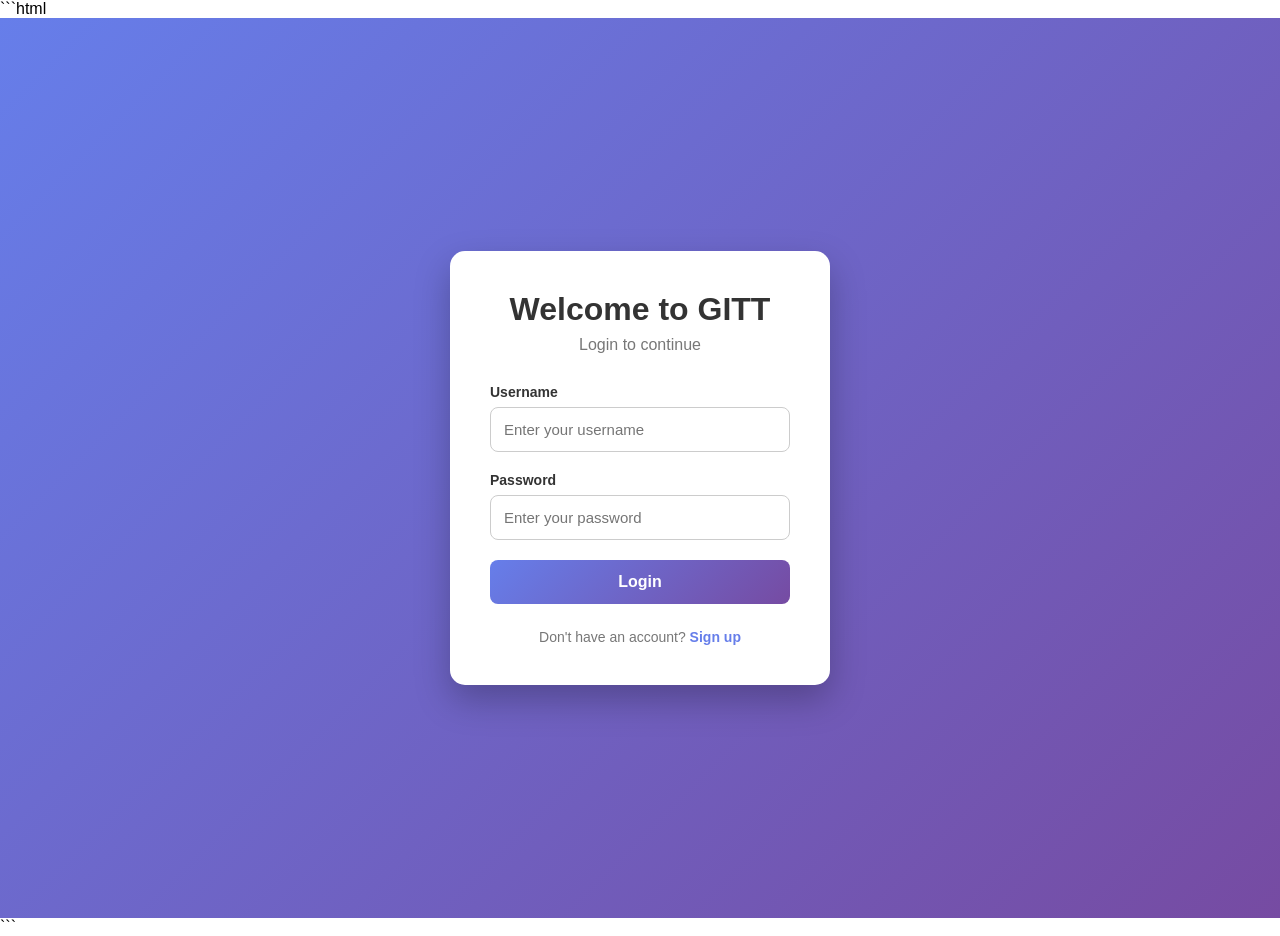
==== index.html @ 44f3c572 "first commit" ====
```html
<!DOCTYPE html>
<html lang="en">

<head>
    <meta charset="UTF-8">
    <meta name="viewport" content="width=device-width, initial-scale=1.0">
    <title>GITT - Login</title>
    <link rel="stylesheet" href="index.css">
</head>

<body>

    <div class="login-container">

        <div class="login-box">

            <h1>Welcome to GITT</h1>
            <p class="subtitle">Login to continue</p>

            <form action="home.html">

                <div class="input-group">
                    <label for="username">Username</label>
                    <input
                        type="text"
                        id="username"
                        placeholder="Enter your username"
                        required
                    >
                </div>

                <div class="input-group">
                    <label for="password">Password</label>
                    <input
                        type="password"
                        id="password"
                        placeholder="Enter your password"
                        required
                    >
                </div>

                <button type="submit">Login</button>

            </form>

            <p class="signup">
                Don't have an account? <a href="#">Sign up</a>
            </p>

        </div>

    </div>

</body>
</html>
```
---- index.css ----
/* Remove default browser spacing */
* {
    margin: 0;
    padding: 0;
    box-sizing: border-box;
}

/* Full page */
body {
    font-family: Arial, sans-serif;
    min-height: 100vh;
}

/* Background */
.login-container {
    min-height: 100vh;

    display: flex;
    align-items: center;
    justify-content: center;

    background: linear-gradient(135deg, #667eea, #764ba2);
}

/* Login card */
.login-box {
    width: 380px;
    padding: 40px;

    background-color: white;

    border-radius: 15px;

    box-shadow: 0 15px 35px rgba(0, 0, 0, 0.25);
}

/* Heading */
.login-box h1 {
    text-align: center;
    color: #333;
    margin-bottom: 8px;
}

/* Subtitle */
.subtitle {
    text-align: center;
    color: #777;
    margin-bottom: 30px;
}

/* Input section */
.input-group {
    margin-bottom: 20px;
}

/* Labels */
.input-group label {
    display: block;
    margin-bottom: 7px;

    color: #333;
    font-size: 14px;
    font-weight: bold;
}

/* Inputs */
.input-group input {
    width: 100%;
    padding: 13px;

    border: 1px solid #ccc;
    border-radius: 8px;

    font-size: 15px;

    outline: none;

    transition: 0.3s;
}

/* Input focus effect */
.input-group input:focus {
    border-color: #667eea;

    box-shadow: 0 0 5px rgba(102, 126, 234, 0.4);
}

/* Login button */
button {
    width: 100%;
    padding: 13px;

    border: none;
    border-radius: 8px;

    background: linear-gradient(135deg, #667eea, #764ba2);
    color: white;

    font-size: 16px;
    font-weight: bold;

    cursor: pointer;

    transition: 0.3s;
}

/* Button hover */
button:hover {
    transform: translateY(-2px);

    box-shadow: 0 5px 15px rgba(102, 126, 234, 0.4);
}

/* Sign up text */
.signup {
    text-align: center;

    margin-top: 25px;

    color: #777;
    font-size: 14px;
}

/* Sign up link */
.signup a {
    color: #667eea;
    text-decoration: none;
    font-weight: bold;
}

.signup a:hover {
    text-decoration: underline;
}
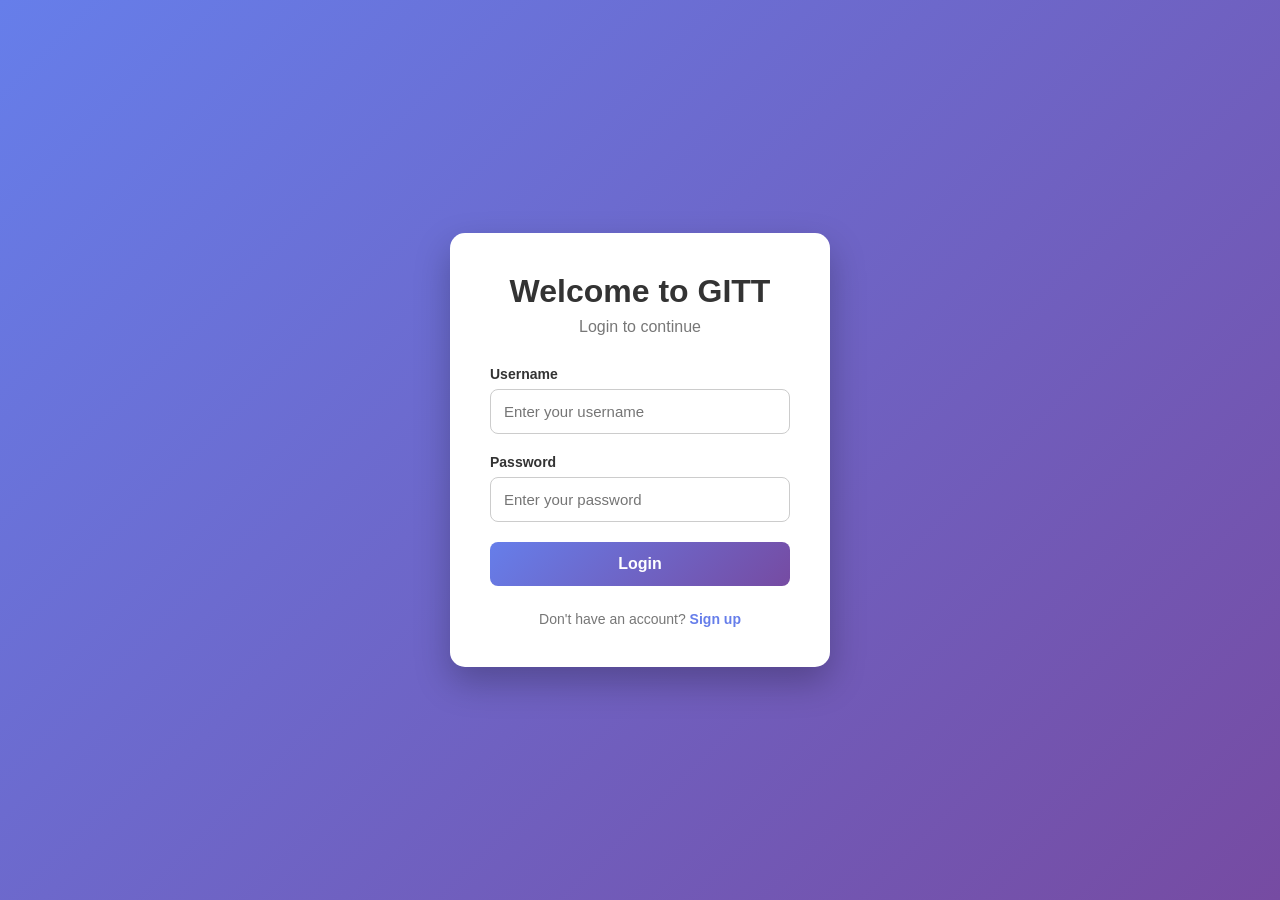
==== commit abae0a57: "commit for login page1" ====
--- a/index.html
+++ b/index.html
@@ -1,4 +1,3 @@
-```html
 <!DOCTYPE html>
 <html lang="en">
 
@@ -18,7 +17,7 @@
             <h1>Welcome to GITT</h1>
             <p class="subtitle">Login to continue</p>
 
-            <form action="home.html">
+            <form action="home_page.html">
 
                 <div class="input-group">
                     <label for="username">Username</label>
@@ -54,4 +53,4 @@
 
 </body>
 </html>
-```
+
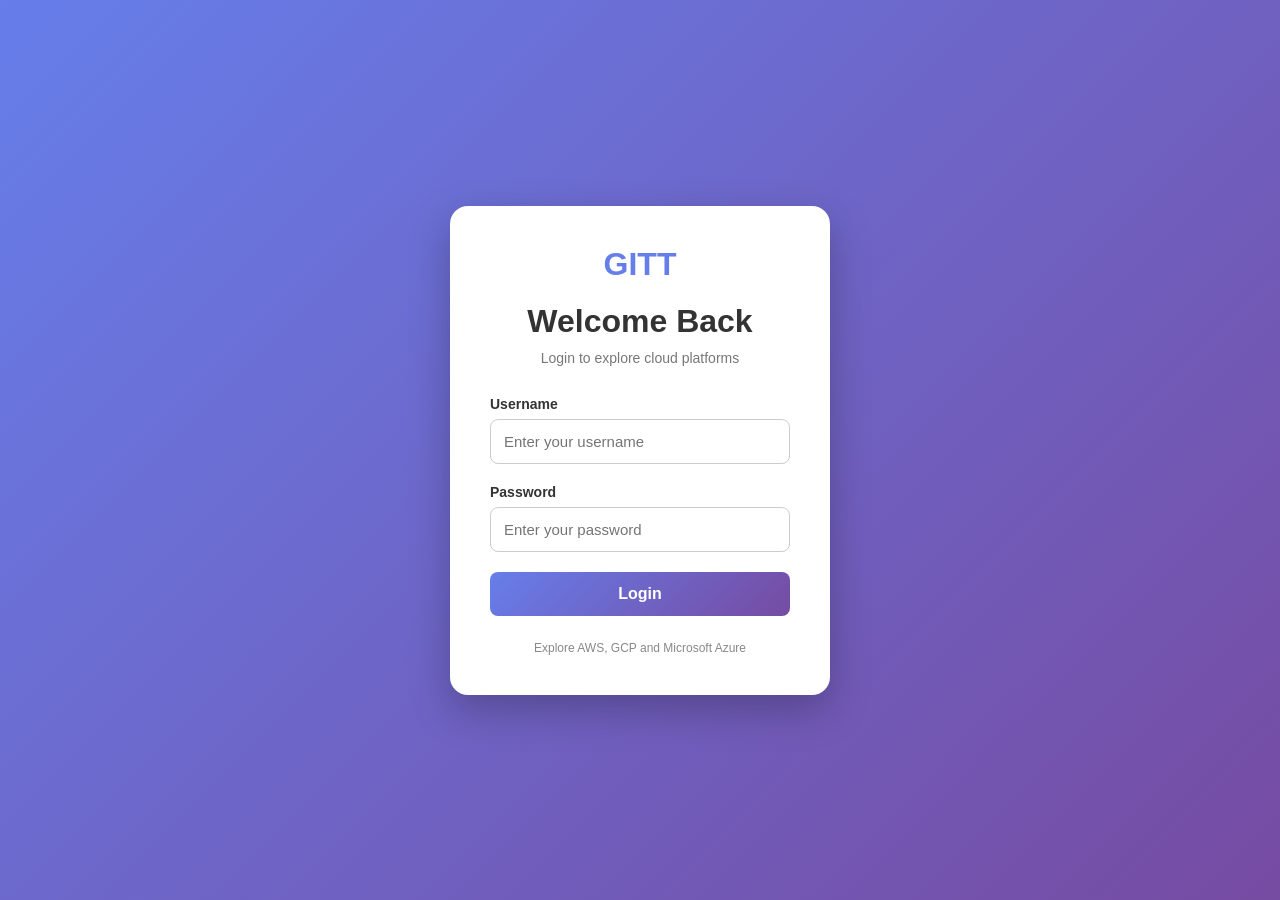
==== commit 41413f78: "Home and about page developed" ====
--- a/index.html
+++ b/index.html
@@ -2,11 +2,17 @@
 <html lang="en">
 
 <head>
+
     <meta charset="UTF-8">
+
     <meta name="viewport" content="width=device-width, initial-scale=1.0">
+
     <title>GITT - Login</title>
+
     <link rel="stylesheet" href="index.css">
+
 </head>
+
 
 <body>
 
@@ -14,43 +20,69 @@
 
         <div class="login-box">
 
-            <h1>Welcome to GITT</h1>
-            <p class="subtitle">Login to continue</p>
+            <div class="logo">
+                GITT
+            </div>
 
-            <form action="home_page.html">
+            <h1>Welcome Back</h1>
+
+            <p class="subtitle">
+                Login to explore cloud platforms
+            </p>
+
+
+            <form onsubmit="login(event)">
 
                 <div class="input-group">
-                    <label for="username">Username</label>
+
+                    <label for="username">
+                        Username
+                    </label>
+
                     <input
                         type="text"
                         id="username"
                         placeholder="Enter your username"
                         required
                     >
+
                 </div>
 
+
                 <div class="input-group">
-                    <label for="password">Password</label>
+
+                    <label for="password">
+                        Password
+                    </label>
+
                     <input
                         type="password"
                         id="password"
                         placeholder="Enter your password"
                         required
                     >
+
                 </div>
 
-                <button type="submit">Login</button>
+
+                <button type="submit">
+                    Login
+                </button>
 
             </form>
 
-            <p class="signup">
-                Don't have an account? <a href="#">Sign up</a>
+
+            <p class="login-info">
+                Explore AWS, GCP and Microsoft Azure
             </p>
 
         </div>
 
     </div>
 
+
+    <script src="login.js"></script>
+
 </body>
-</html>
 
+</html>
--- a/index.css
+++ b/index.css
@@ -1,74 +1,136 @@
-/* Remove default browser spacing */
 * {
     margin: 0;
     padding: 0;
     box-sizing: border-box;
 }
 
-/* Full page */
+
 body {
     font-family: Arial, sans-serif;
+
     min-height: 100vh;
 }
 
-/* Background */
+
+/* Login background */
+
 .login-container {
+
     min-height: 100vh;
 
     display: flex;
+
+    justify-content: center;
+
     align-items: center;
-    justify-content: center;
-
-    background: linear-gradient(135deg, #667eea, #764ba2);
-}
-
-/* Login card */
+
+    background: linear-gradient(
+        135deg,
+        #667eea,
+        #764ba2
+    );
+}
+
+
+/* Login box */
+
 .login-box {
+
     width: 380px;
+
     padding: 40px;
 
-    background-color: white;
-
-    border-radius: 15px;
-
-    box-shadow: 0 15px 35px rgba(0, 0, 0, 0.25);
-}
+    background: white;
+
+    border-radius: 18px;
+
+    box-shadow:
+        0 15px 40px rgba(0, 0, 0, 0.25);
+
+}
+
+
+/* Logo */
+
+.logo {
+
+    text-align: center;
+
+    font-size: 32px;
+
+    font-weight: bold;
+
+    color: #667eea;
+
+    margin-bottom: 20px;
+
+}
+
 
 /* Heading */
+
 .login-box h1 {
-    text-align: center;
+
+    text-align: center;
+
     color: #333;
-    margin-bottom: 8px;
-}
+
+    margin-bottom: 10px;
+
+}
+
 
 /* Subtitle */
+
 .subtitle {
-    text-align: center;
+
+    text-align: center;
+
     color: #777;
+
+    font-size: 14px;
+
     margin-bottom: 30px;
-}
-
-/* Input section */
+
+}
+
+
+/* Input group */
+
 .input-group {
+
     margin-bottom: 20px;
-}
+
+}
+
 
 /* Labels */
+
 .input-group label {
+
     display: block;
+
     margin-bottom: 7px;
 
     color: #333;
+
     font-size: 14px;
+
     font-weight: bold;
-}
-
-/* Inputs */
+
+}
+
+
+/* Input */
+
 .input-group input {
+
     width: 100%;
+
     padding: 13px;
 
     border: 1px solid #ccc;
+
     border-radius: 8px;
 
     font-size: 15px;
@@ -76,59 +138,73 @@
     outline: none;
 
     transition: 0.3s;
-}
-
-/* Input focus effect */
+
+}
+
+
+/* Input focus */
+
 .input-group input:focus {
+
     border-color: #667eea;
 
-    box-shadow: 0 0 5px rgba(102, 126, 234, 0.4);
-}
+    box-shadow:
+        0 0 6px rgba(102, 126, 234, 0.35);
+
+}
+
 
 /* Login button */
+
 button {
+
     width: 100%;
+
     padding: 13px;
 
     border: none;
+
     border-radius: 8px;
 
-    background: linear-gradient(135deg, #667eea, #764ba2);
+    background: linear-gradient(
+        135deg,
+        #667eea,
+        #764ba2
+    );
+
     color: white;
 
     font-size: 16px;
+
     font-weight: bold;
 
     cursor: pointer;
 
     transition: 0.3s;
-}
-
-/* Button hover */
+
+}
+
+
 button:hover {
+
     transform: translateY(-2px);
 
-    box-shadow: 0 5px 15px rgba(102, 126, 234, 0.4);
-}
-
-/* Sign up text */
-.signup {
+    box-shadow:
+        0 6px 15px rgba(102, 126, 234, 0.4);
+
+}
+
+
+/* Bottom information */
+
+.login-info {
+
     text-align: center;
 
     margin-top: 25px;
 
-    color: #777;
-    font-size: 14px;
-}
-
-/* Sign up link */
-.signup a {
-    color: #667eea;
-    text-decoration: none;
-    font-weight: bold;
-}
-
-.signup a:hover {
-    text-decoration: underline;
-}
-
+    color: #888;
+
+    font-size: 12px;
+
+}
